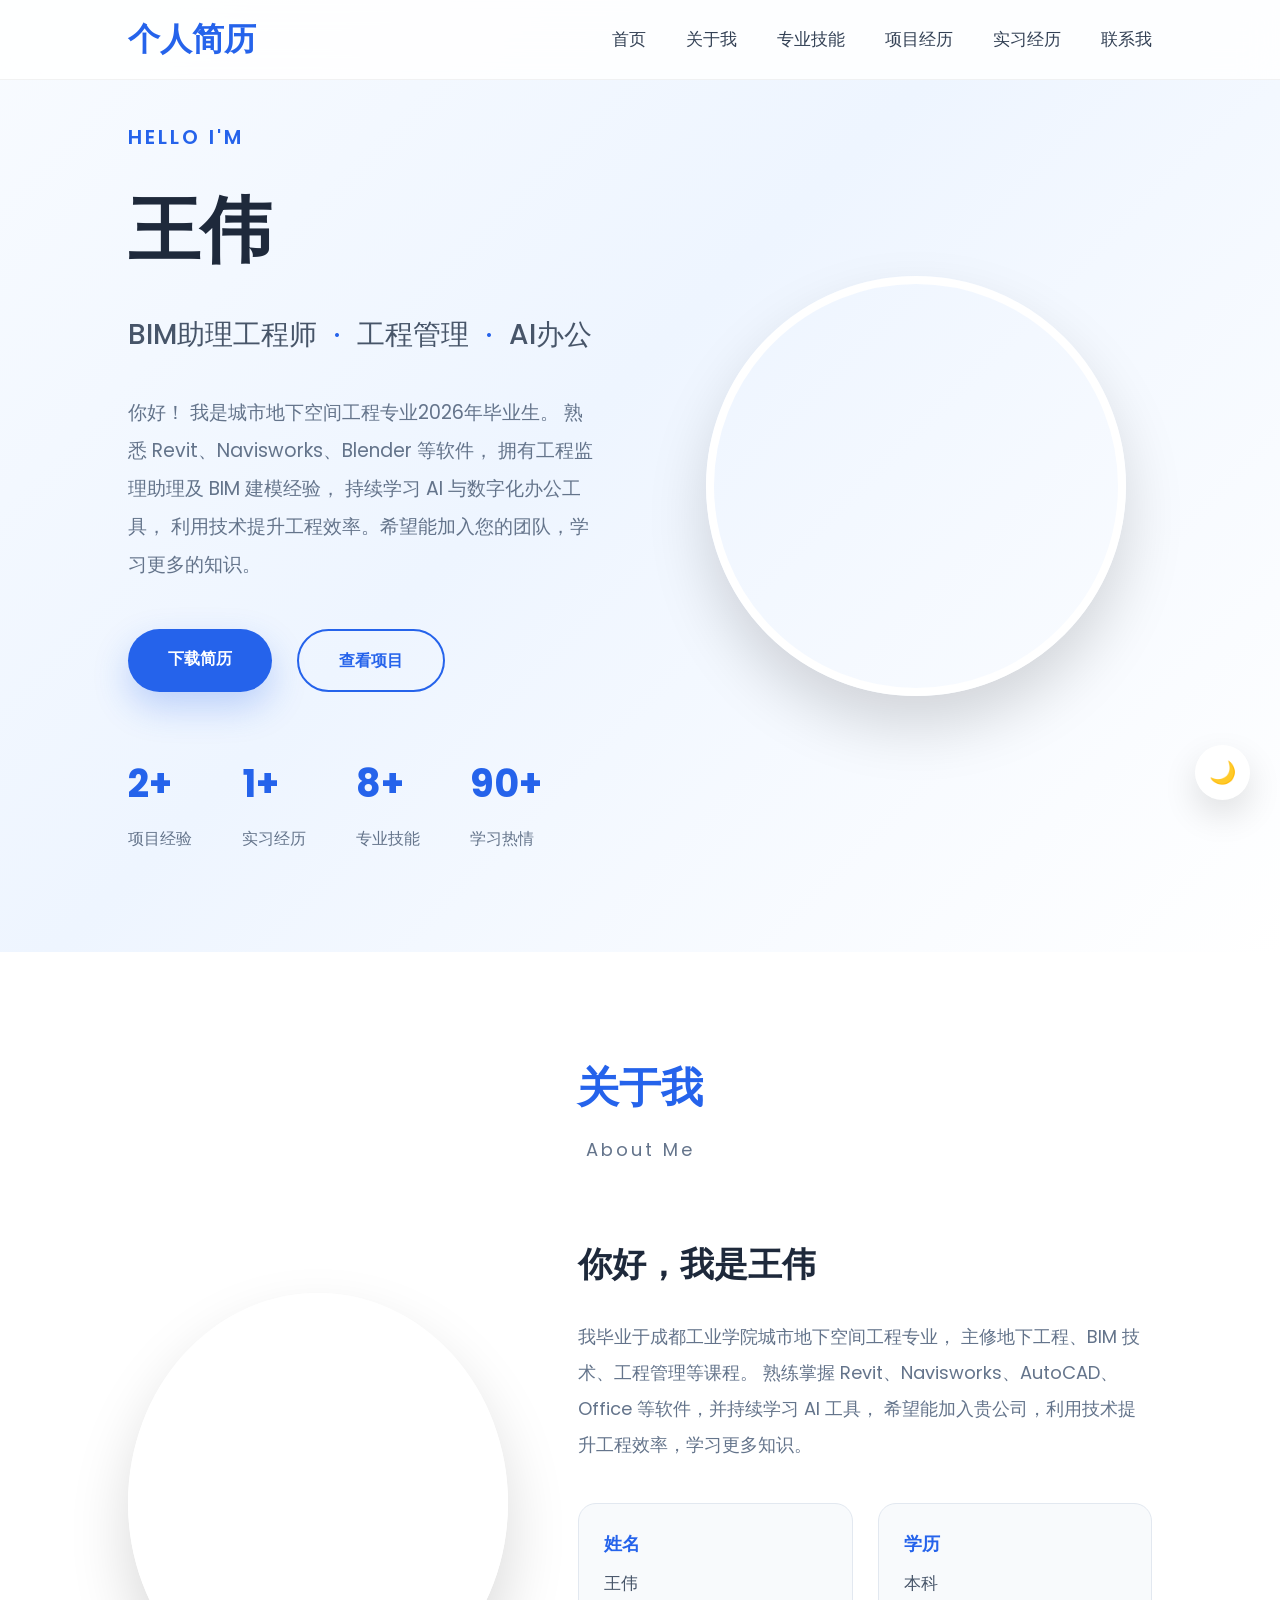
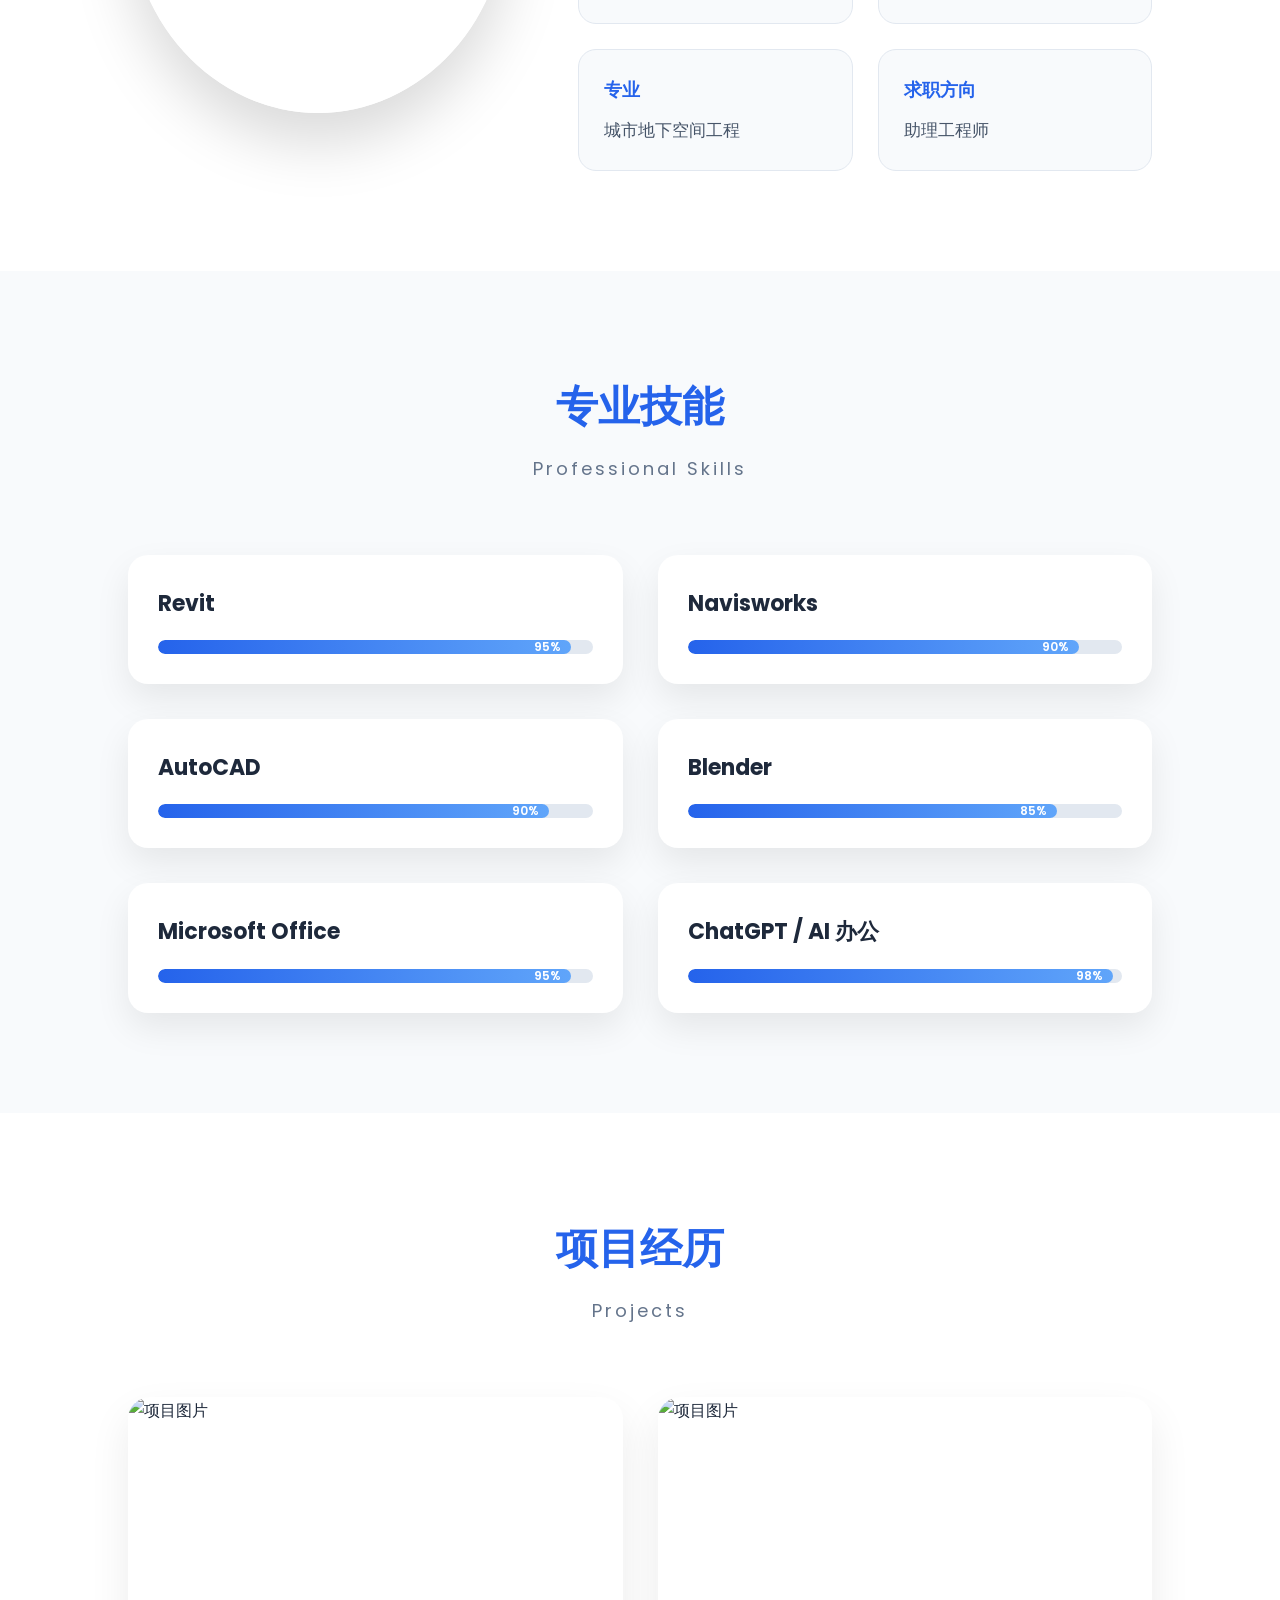
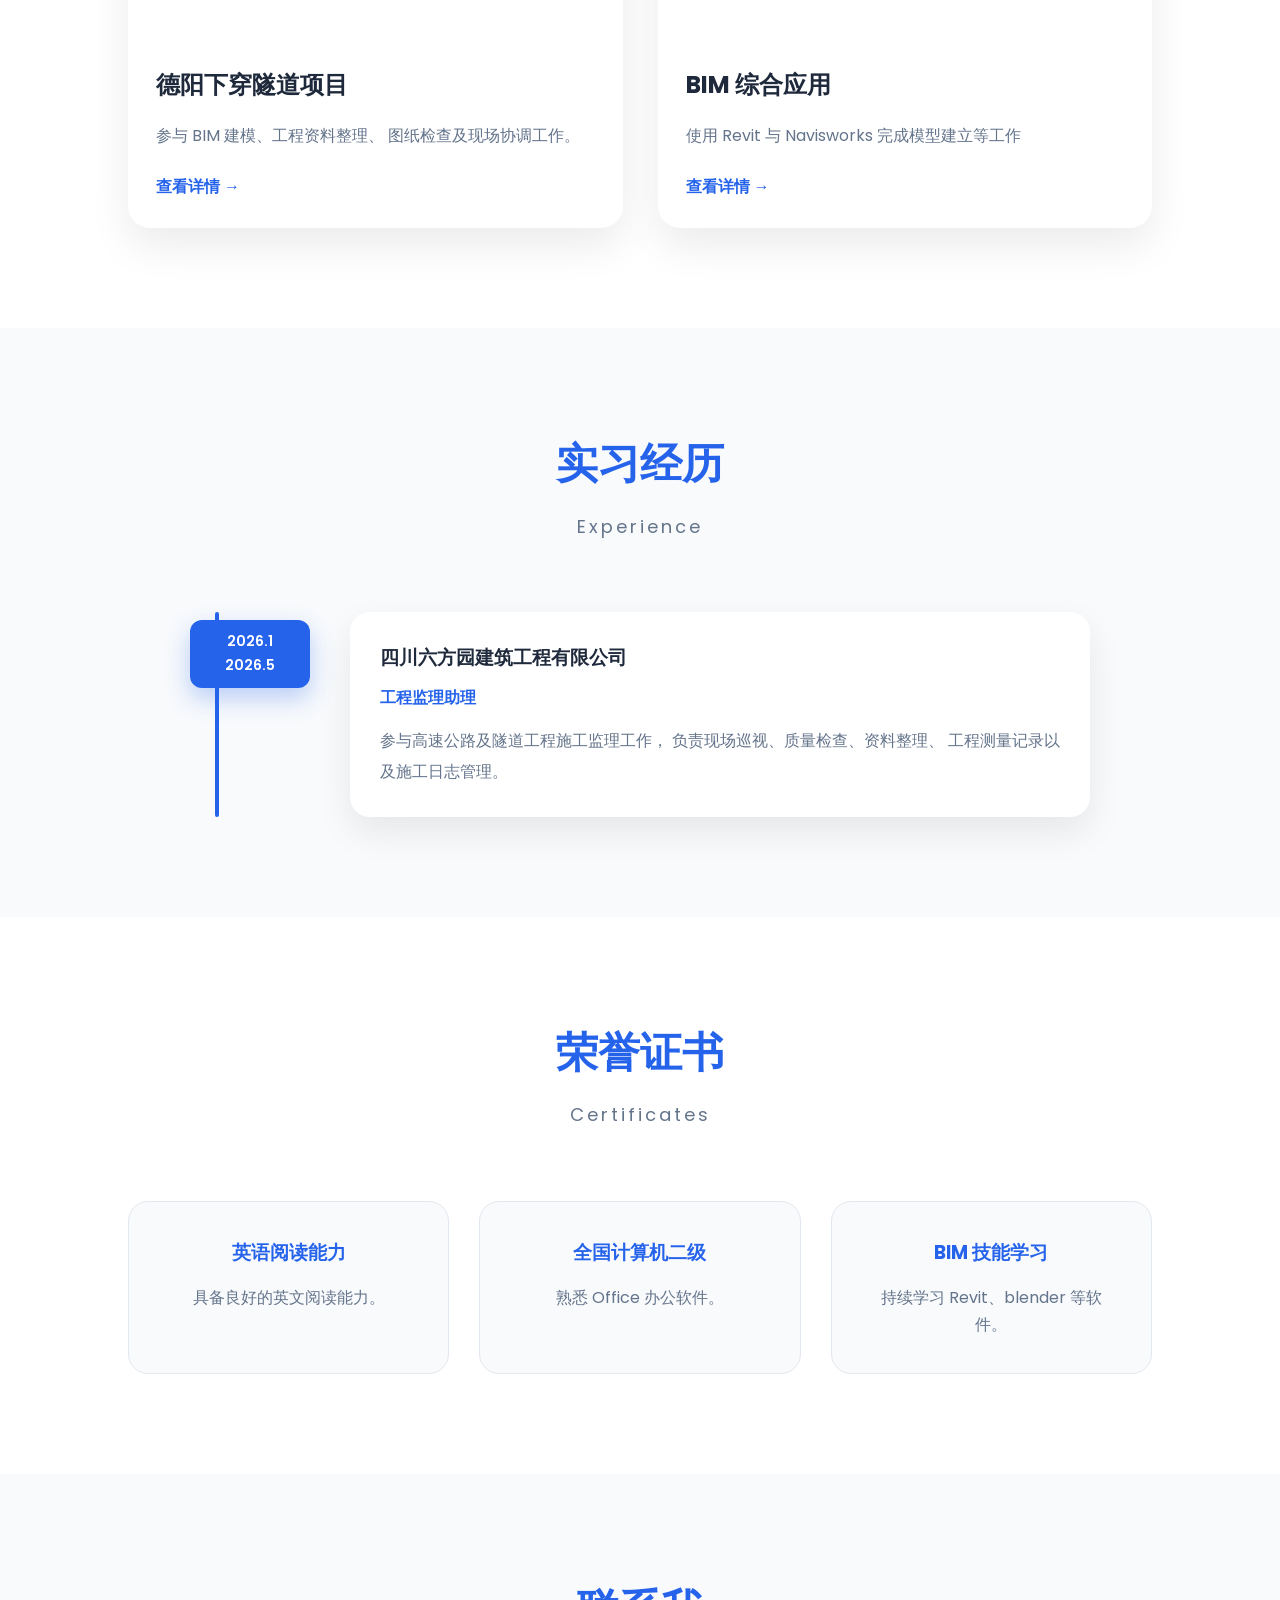
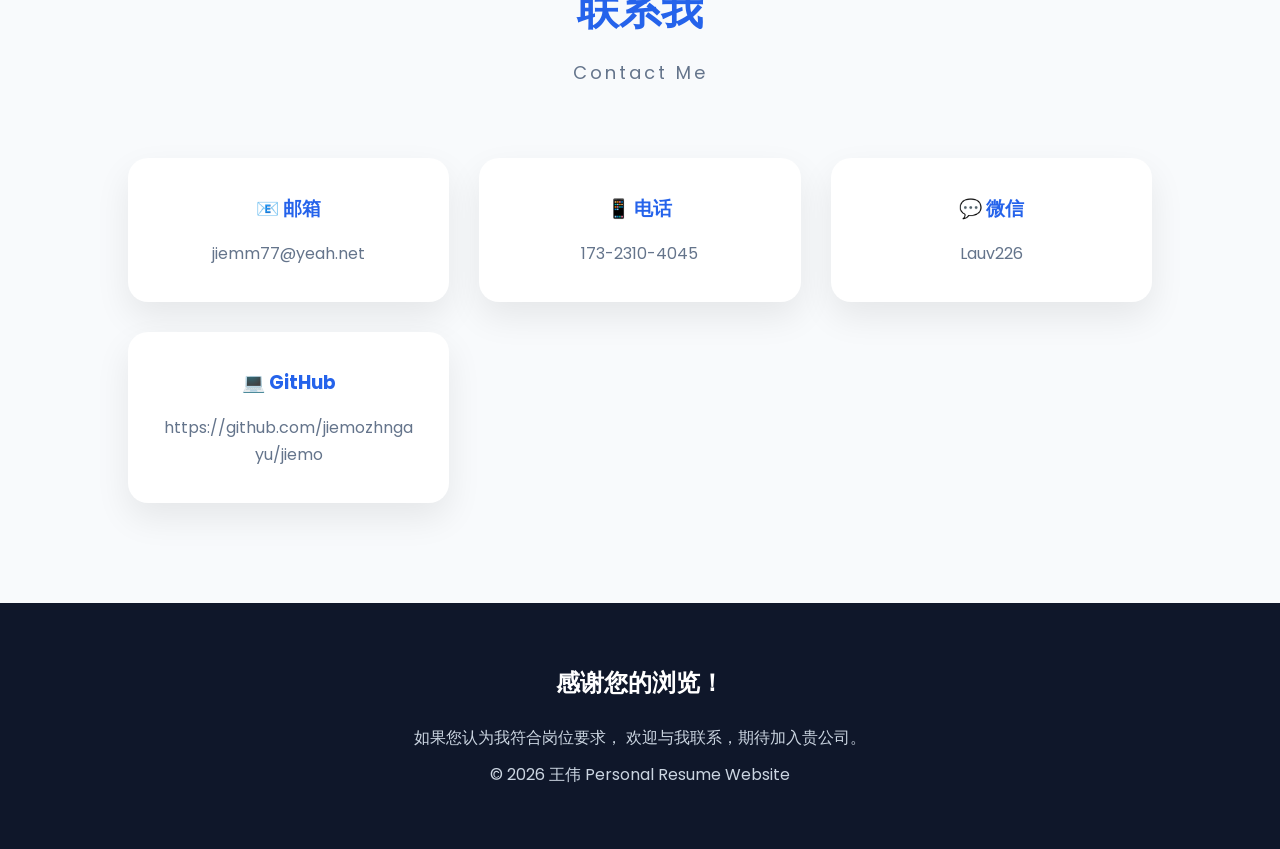
==== index.html @ 88df89fa "Add files via upload" ====
<!DOCTYPE html>
<html lang="zh-CN">

<head>
    <meta charset="UTF-8">
    <meta name="viewport" content="width=device-width, initial-scale=1.0">

    <title>王伟 |个人简历</title>

    <meta name="description"
        content="王伟个人简历网站，BIM助理工程师、工程管理、AI办公。">

    <meta name="keywords"
        content="BIM,Revit,工程管理,个人简历,王伟">

    <meta name="author"
        content="王伟">

    <link rel="icon"
        href="assets/favicon.ico">

    <link rel="stylesheet"
        href="style.css">

    <!-- Google Font -->

    <link rel="preconnect"
        href="https://fonts.googleapis.com">

    <link rel="preconnect"
        href="https://fonts.gstatic.com"
        crossorigin>

    <link href="https://fonts.googleapis.com/css2?family=Poppins:wght@300;400;500;600;700;800&display=swap"
        rel="stylesheet">

</head>

<body>

<!-- =======================
        Navigation
======================== -->

<header>

<nav class="navbar">

<div class="logo">

<a href="#home">

个人简历

</a>

</div>

<ul class="nav-menu">

<li>

<a href="#home">

首页

</a>

</li>

<li>

<a href="#about">

关于我

</a>

</li>

<li>

<a href="#skill">

专业技能

</a>

</li>

<li>

<a href="#project">

项目经历

</a>

</li>

<li>

<a href="#experience">

实习经历

</a>

</li>

<li>

<a href="#contact">

联系我

</a>

</li>

</ul>

<div class="menu-btn">

☰

</div>

</nav>

</header>

<!-- =======================
        Hero
======================== -->

<section
id="home"
class="hero">

<div class="hero-left">

<p class="hello">

HELLO I'M

</p>

<h1>

王伟

</h1>

<h2>

BIM助理工程师

<span>

·

</span>

工程管理

<span>

·

</span>

AI办公

</h2>

<p class="intro">

你好！

我是城市地下空间工程专业2026年毕业生。

熟悉 Revit、Navisworks、Blender 等软件，

拥有工程监理助理及 BIM 建模经验，

持续学习 AI 与数字化办公工具，

利用技术提升工程效率。希望能加入您的团队，学习更多的知识。

</p>

<div class="hero-button">

<a
href="assets/resume.pdf"
class="btn">

下载简历

</a>

<a
href="#project"
class="btn2">

查看项目

</a>

</div>

<div class="hero-data">

<div class="data">

<h3>

2+

</h3>

<p>

项目经验

</p>

</div>

<div class="data">

<h3>

1+

</h3>

<p>

实习经历

</p>

</div>

<div class="data">

<h3>

8+

</h3>

<p>

专业技能

</p>

</div>

<div class="data">

<h3>

99.99%

</h3>

<p>

学习热情

</p>

</div>

</div>

</div>

<div class="hero-right">

    <img src="assets/avatar.jpg" alt="头像">

</div>

</section>
<!-- =======================
        About
======================== -->

<section id="about" class="about">

    <div class="section-title">

        <h2>关于我</h2>

        <p>About Me</p>

    </div>

    <div class="about-container">

        <div class="hero-right">

         <img src="assets/avatar.jpg" alt="头像">

    </div>

        <div class="about-content">

            <h3>你好，我是王伟</h3>

            <p>

                我毕业于成都工业学院城市地下空间工程专业，

                主修地下工程、BIM 技术、工程管理等课程。

                熟练掌握 Revit、Navisworks、AutoCAD、

                Office 等软件，并持续学习 AI 工具，

                希望能加入贵公司，利用技术提升工程效率，学习更多知识。

            </p>

            <div class="about-info">

                <div class="info-card">

                    <h4>姓名</h4>

                    <span>王伟</span>

                </div>

                <div class="info-card">

                    <h4>学历</h4>

                    <span>本科</span>

                </div>

                <div class="info-card">

                    <h4>专业</h4>

                    <span>城市地下空间工程</span>

                </div>

                <div class="info-card">

                    <h4>求职方向</h4>

                    <span>助理工程师</span>

                </div>

            </div>

        </div>

    </div>

</section>

<!-- =======================
        Skills
======================== -->

<section id="skill" class="skill">

    <div class="section-title">

        <h2>专业技能</h2>

        <p>Professional Skills</p>

    </div>

    <div class="skill-container">

        <div class="skill-box">

            <h3>Revit</h3>

            <div class="progress">

                <span style="width:95%">95%</span>

            </div>

        </div>

        <div class="skill-box">

            <h3>Navisworks</h3>

            <div class="progress">

                <span style="width:90%">90%</span>

            </div>

        </div>

        <div class="skill-box">

            <h3>AutoCAD</h3>

            <div class="progress">

                <span style="width:90%">90%</span>

            </div>

        </div>

        <div class="skill-box">

            <h3>Blender</h3>

            <div class="progress">

                <span style="width:85%">85%</span>

            </div>

        </div>

        <div class="skill-box">

            <h3>Microsoft Office</h3>

            <div class="progress">

                <span style="width:95%">95%</span>

            </div>

        </div>

        <div class="skill-box">

            <h3>ChatGPT / AI 办公</h3>

            <div class="progress">

                <span style="width:98%">98%</span>

            </div>

        </div>

    </div>

</section>

<!-- =======================
        Projects
======================== -->

<section id="project" class="project">

    <div class="section-title">

        <h2>项目经历</h2>

        <p>Projects</p>

    </div>

    <div class="project-container">

        <div class="project-card">

            <img src="assets/images/project1.jpeg" alt="项目图片">

            <div class="project-content">

                <h3>德阳下穿隧道项目</h3>

                <p>

                    参与 BIM 建模、工程资料整理、

                    图纸检查及现场协调工作。

                </p>

                <a href="#">查看详情 →</a>

            </div>

        </div>

        <div class="project-card">

            <img src="assets/images/project2.png" alt="项目图片">

            <div class="project-content">

                <h3>BIM 综合应用</h3>

                <p>

                    使用 Revit 与 Navisworks

                    完成模型建立等工作

            

                </p>

                <a href="#">查看详情 →</a>

            </div>

        </div>

    </div>

</section>
<!-- =======================
        Experience
======================== -->

<section id="experience" class="experience">

    <div class="section-title">
        <h2>实习经历</h2>
        <p>Experience</p>
    </div>

    <div class="timeline">

        <div class="timeline-item">

            <div class="timeline-date">
                  2026.1<br>
                  2026.5
             </div>

            <div class="timeline-content">

                <h3>四川六方园建筑工程有限公司</h3>

                <h4>工程监理助理</h4>

                <p>

                    参与高速公路及隧道工程施工监理工作，
                    负责现场巡视、质量检查、资料整理、
                    工程测量记录以及施工日志管理。

                </p>

            </div>

        </div>

    </div>

</section>

<!-- =======================
        Certificates
======================== -->

<section id="certificate" class="certificate">

    <div class="section-title">

        <h2>荣誉证书</h2>

        <p>Certificates</p>

    </div>

    <div class="certificate-container">

        <div class="certificate-card">

            <h3>英语阅读能力</h3>

            <p>具备良好的英文阅读能力。</p>

        </div>

        <div class="certificate-card">

            <h3>全国计算机二级</h3>

            <p>熟悉 Office 办公软件。</p>

        </div>

        <div class="certificate-card">

            <h3>BIM 技能学习</h3>

            <p>持续学习 Revit、blender 等软件。</p>

        </div>

    </div>

</section>

<!-- =======================
        Contact
======================== -->

<section id="contact" class="contact">

    <div class="section-title">

        <h2>联系我</h2>

        <p>Contact Me</p>

    </div>

    <div class="contact-container">

        <div class="contact-card">

            <h3>📧 邮箱</h3>

            <p>jiemm77@yeah.net</p>

        </div>

        <div class="contact-card">

            <h3>📱 电话</h3>

            <p>173-2310-4045</p>

        </div>

        <div class="contact-card">

            <h3>💬 微信</h3>

            <p>Lauv226</p>

        </div>

        <div class="contact-card">

            <h3>💻 GitHub</h3>

            <p>https://github.com/jiemozhngayu/jiemo</p>

        </div>

    </div>

</section>

<!-- =======================
        Footer
======================== -->

<footer>

    <div class="footer-content">

        <h2>感谢您的浏览！</h2>

        <p>

            如果您认为我符合岗位要求，

            欢迎与我联系，期待加入贵公司。

        </p>

        <p>

            © 2026 王伟 Personal Resume Website

        </p>

    </div>

</footer>

<!-- 返回顶部按钮 -->

<button id="topBtn" title="返回顶部">

↑

</button>

<!-- 深色模式按钮 -->

<button class="theme-btn" title="切换主题">

🌙

</button>

<!-- JavaScript -->

<script src="script.js"></script>

</body>

</html>
---- style.css ----
/* =====================================================
   Personal Resume Website
   Version : V1.0
   Part    : 1 / 3
===================================================== */

/* ============ Reset ============ */

*{
    margin:0;
    padding:0;
    box-sizing:border-box;
}

html{
    scroll-behavior:smooth;
}

body{
    font-family:"Poppins","Microsoft YaHei",sans-serif;
    background:#f8fafc;
    color:#1e293b;
    overflow-x:hidden;
    line-height:1.7;
}

img{
    display:block;
    max-width:100%;
}

a{
    text-decoration:none;
    color:inherit;
}

ul{
    list-style:none;
}

section{
    padding:100px 10%;
}

/* ============ 通用标题 ============ */

.section-title{

    text-align:center;

    margin-bottom:70px;

}

.section-title h2{

    font-size:42px;

    color:#2563eb;

    font-weight:700;

}

.section-title p{

    color:#64748b;

    margin-top:12px;

    font-size:18px;

    letter-spacing:3px;

}

/* ======================================
                Navigation
====================================== */

header{

    width:100%;

    position:fixed;

    top:0;

    left:0;

    z-index:1000;

}

.navbar{

    height:80px;

    padding:0 10%;

    display:flex;

    justify-content:space-between;

    align-items:center;

    background:rgba(255,255,255,.85);

    backdrop-filter:blur(18px);

    border-bottom:1px solid rgba(0,0,0,.05);

    transition:.35s;

}

.logo{

    font-size:32px;

    font-weight:700;

    color:#2563eb;

}

.logo a{

    color:#2563eb;

}

.nav-menu{

    display:flex;

    gap:40px;

}

.nav-menu li a{

    color:#334155;

    font-size:17px;

    font-weight:500;

    transition:.3s;

}

.nav-menu li a:hover{

    color:#2563eb;

}

.menu-btn{

    display:none;

    font-size:30px;

    cursor:pointer;

}

/* ======================================
                  Hero
====================================== */

.hero{

    min-height:100vh;

    display:flex;

    align-items:center;

    justify-content:space-between;

    gap:80px;

    padding-top:120px;

    background:

    linear-gradient(

    135deg,

    #f8fbff 0%,

    #eef5ff 45%,

    #ffffff 100%

    );

}

/* 左侧 */

.hero-left{

    flex:1;

}

.hello{

    color:#2563eb;

    font-size:20px;

    font-weight:600;

    letter-spacing:3px;

    margin-bottom:15px;

}

.hero-left h1{

    font-size:72px;

    font-weight:800;

    color:#1e293b;

    margin-bottom:20px;

}

.hero-left h2{

    font-size:28px;

    color:#475569;

    font-weight:500;

    margin-bottom:35px;

}

.hero-left h2 span{

    color:#2563eb;

    padding:0 10px;

}

.intro{

    max-width:650px;

    color:#64748b;

    font-size:19px;

    line-height:2;

}

/* 按钮 */

.hero-button{

    margin-top:45px;

    display:flex;

    gap:25px;

}

.btn{

    padding:16px 40px;

    background:#2563eb;

    color:#fff;

    border-radius:50px;

    font-weight:600;

    transition:.35s;

    box-shadow:

    0 15px 35px rgba(37,99,235,.25);

}

.btn:hover{

    transform:translateY(-5px);

    box-shadow:

    0 20px 45px rgba(37,99,235,.35);

}

.btn2{

    padding:16px 40px;

    border:2px solid #2563eb;

    color:#2563eb;

    border-radius:50px;

    font-weight:600;

    transition:.35s;

}

.btn2:hover{

    background:#2563eb;

    color:white;

}

/* 数据 */

.hero-data{

    margin-top:60px;

    display:flex;

    gap:50px;

    flex-wrap:wrap;

}

.data h3{

    font-size:38px;

    color:#2563eb;

    font-weight:700;

}

.data p{

    margin-top:8px;

    color:#64748b;

    font-size:16px;

}

/* 右侧 */

.hero-right{

    flex:1;

    display:flex;

    justify-content:center;

}

.hero-right img{

    width:420px;

    height:420px;

    border-radius:50%;

    object-fit:cover;

    border:8px solid white;

    box-shadow:

    0 30px 60px rgba(0,0,0,.15);

    transition:.4s;

}

.hero-right img:hover{

    transform:scale(1.03);

}

/* Hero 动画 */

.hero-left{

    animation:leftShow .8s ease;

}

.hero-right{

    animation:rightShow .8s ease;

}

@keyframes leftShow{

    from{

        opacity:0;

        transform:translateX(-60px);

    }

    to{

        opacity:1;

        transform:translateX(0);

    }

}

@keyframes rightShow{

    from{

        opacity:0;

        transform:translateX(60px);

    }

    to{

        opacity:1;

        transform:translateX(0);

    }

}
/* =====================================================
   About
===================================================== */

.about{
    background:#ffffff;
}

.about-container{
    display:grid;
    grid-template-columns:380px 1fr;
    gap:70px;
    align-items:center;
}

.about-image{
    display:flex;
    justify-content:center;
}

.about-image img{
    width:340px;
    height:340px;
    object-fit:cover;
    border-radius:25px;
    box-shadow:0 25px 50px rgba(0,0,0,.12);
    transition:.4s;
}

.about-image img:hover{
    transform:translateY(-8px);
}

.about-content h3{
    font-size:34px;
    color:#1e293b;
    margin-bottom:25px;
}

.about-content p{
    color:#64748b;
    font-size:18px;
    line-height:2;
    margin-bottom:40px;
}

.about-info{
    display:grid;
    grid-template-columns:repeat(2,1fr);
    gap:25px;
}

.info-card{
    background:#f8fafc;
    border-radius:18px;
    padding:25px;
    border:1px solid #e2e8f0;
    transition:.35s;
}

.info-card:hover{
    transform:translateY(-8px);
    box-shadow:0 20px 35px rgba(37,99,235,.12);
}

.info-card h4{
    color:#2563eb;
    margin-bottom:10px;
    font-size:18px;
}

.info-card span{
    color:#475569;
    font-size:17px;
    font-weight:500;
}

/* =====================================================
   Skills
===================================================== */

.skill{
    background:#f8fafc;
}

.skill-container{
    display:grid;
    grid-template-columns:repeat(auto-fit,minmax(320px,1fr));
    gap:35px;
}

.skill-box{
    background:#fff;
    padding:30px;
    border-radius:20px;
    box-shadow:0 15px 35px rgba(0,0,0,.08);
    transition:.35s;
}

.skill-box:hover{
    transform:translateY(-10px);
}

.skill-box h3{
    margin-bottom:18px;
    color:#1e293b;
    font-size:22px;
}

.progress{
    width:100%;
    height:14px;
    background:#e2e8f0;
    border-radius:30px;
    overflow:hidden;
}

.progress span{
    display:flex;
    justify-content:flex-end;
    align-items:center;
    height:100%;
    padding-right:10px;
    background:linear-gradient(90deg,#2563eb,#60a5fa);
    color:#fff;
    font-size:12px;
    font-weight:600;
    border-radius:30px;
}

/* =====================================================
   Projects
===================================================== */

.project{
    background:#ffffff;
}

.project-container{
    display:grid;
    grid-template-columns:repeat(auto-fit,minmax(360px,1fr));
    gap:35px;
}

.project-card{
    background:#fff;
    border-radius:22px;
    overflow:hidden;
    box-shadow:0 18px 40px rgba(0,0,0,.08);
    transition:.4s;
}

.project-card:hover{
    transform:translateY(-12px);
    box-shadow:0 28px 55px rgba(37,99,235,.15);
}

.project-card img{
    width:100%;
    height:240px;
    object-fit:cover;
    transition:.5s;
}

.project-card:hover img{
    transform:scale(1.06);
}

.project-content{
    padding:28px;
}

.project-content h3{
    color:#1e293b;
    margin-bottom:15px;
    font-size:24px;
}

.project-content p{
    color:#64748b;
    line-height:1.9;
    margin-bottom:22px;
}

.project-content a{
    display:inline-block;
    color:#2563eb;
    font-weight:600;
    transition:.3s;
}

.project-content a:hover{
    transform:translateX(8px);
}
/* =====================================================
   Experience
===================================================== */

.experience{
    background:#f8fafc;
}

.timeline{
    max-width:900px;
    margin:0 auto;
    position:relative;
}

.timeline::before{
    content:"";
    position:absolute;
    left:25px;
    top:0;
    width:4px;
    height:100%;
    background:#2563eb;
    border-radius:10px;
}

.timeline-item{
    position:relative;
    padding-left:160px;
    margin-bottom:60px;
}

.timeline-item:last-child{
    margin-bottom:0;
}

.timeline-date{
    position:absolute;
    left:0;
    top:8px;

    min-width:120px;
    padding:10px 16px;

    background:#2563eb;
    color:#fff;

    border-radius:12px;

    text-align:center;

    font-size:14px;
    font-weight:600;

    box-shadow:0 10px 25px rgba(37,99,235,.3);
}

.timeline-content{
    background:#fff;
    padding:30px;
    border-radius:20px;
    box-shadow:0 15px 35px rgba(0,0,0,.08);
    transition:.35s;
}

.timeline-content:hover{
    transform:translateY(-8px);
}

.timeline-content h3{
    color:#1e293b;
    margin-bottom:10px;
}

.timeline-content h4{
    color:#2563eb;
    margin-bottom:15px;
}

.timeline-content p{
    color:#64748b;
    line-height:1.9;
}

/* =====================================================
   Certificate
===================================================== */

.certificate{
    background:#ffffff;
}

.certificate-container{
    display:grid;
    grid-template-columns:repeat(auto-fit,minmax(280px,1fr));
    gap:30px;
}

.certificate-card{
    background:#f8fafc;
    padding:35px;
    border-radius:20px;
    border:1px solid #e2e8f0;
    text-align:center;
    transition:.35s;
}

.certificate-card:hover{
    transform:translateY(-10px);
    box-shadow:0 20px 40px rgba(37,99,235,.12);
}

.certificate-card h3{
    color:#2563eb;
    margin-bottom:15px;
}

.certificate-card p{
    color:#64748b;
}

/* =====================================================
   Contact
===================================================== */

.contact{
    background:#f8fafc;
}

.contact-container{
    display:grid;
    grid-template-columns:repeat(auto-fit,minmax(240px,1fr));
    gap:30px;
}

.contact-card{
    background:#fff;
    padding:35px;
    border-radius:20px;
    text-align:center;
    box-shadow:0 15px 35px rgba(0,0,0,.08);
    transition:.35s;
}

.contact-card:hover{
    transform:translateY(-10px);
}

.contact-card h3{
    color:#2563eb;
    margin-bottom:15px;
}

.contact-card p{
    color:#64748b;
    word-break:break-word;
}

/* =====================================================
   Footer
===================================================== */

footer{
    background:#0f172a;
    color:#fff;
    text-align:center;
    padding:60px 20px;
}

.footer-content h2{
    margin-bottom:20px;
}

.footer-content p{
    color:#cbd5e1;
    margin-top:10px;
}

/* =====================================================
   Floating Buttons
===================================================== */

#topBtn{
    position:fixed;
    right:30px;
    bottom:30px;
    width:55px;
    height:55px;
    border:none;
    border-radius:50%;
    background:#2563eb;
    color:#fff;
    font-size:22px;
    cursor:pointer;
    display:none;
    box-shadow:0 15px 35px rgba(37,99,235,.3);
    transition:.3s;
    z-index:999;
}

#topBtn:hover{
    transform:translateY(-6px);
}

.theme-btn{
    position:fixed;
    right:30px;
    bottom:100px;
    width:55px;
    height:55px;
    border:none;
    border-radius:50%;
    background:#fff;
    color:#2563eb;
    cursor:pointer;
    font-size:22px;
    box-shadow:0 15px 35px rgba(0,0,0,.12);
    transition:.3s;
    z-index:999;
}

.theme-btn:hover{
    transform:translateY(-6px);
}

/* =====================================================
   Dark Mode
===================================================== */

body.dark{
    background:#0f172a;
    color:#f8fafc;
}

body.dark .about,
body.dark .project,
body.dark .certificate{
    background:#111827;
}

body.dark .skill,
body.dark .experience,
body.dark .contact{
    background:#1e293b;
}

body.dark .info-card,
body.dark .skill-box,
body.dark .project-card,
body.dark .timeline-content,
body.dark .certificate-card,
body.dark .contact-card{
    background:#1f2937;
    color:#fff;
}

body.dark .about-content p,
body.dark .project-content p,
body.dark .timeline-content p,
body.dark .certificate-card p,
body.dark .contact-card p{
    color:#cbd5e1;
}

body.dark .navbar{
    background:rgba(15,23,42,.9);
}

/* =====================================================
   Responsive
===================================================== */

@media(max-width:992px){

.hero{
    flex-direction:column;
    text-align:center;
}

.hero-left{
    order:2;
}

.hero-right{
    order:1;
}

.hero-button{
    justify-content:center;
}

.hero-data{
    justify-content:center;
}

.about-container{
    grid-template-columns:1fr;
    text-align:center;
}

.about-info{
    grid-template-columns:1fr;
}

.nav-menu{
    display:none;
}

.menu-btn{
    display:block;
}

}

@media(max-width:768px){

section{
    padding:80px 6%;
}

.hero-left h1{
    font-size:52px;
}

.hero-left h2{
    font-size:22px;
}

.hero-right img{
    width:300px;
    height:300px;
}

.section-title h2{
    font-size:34px;
}

.hero-button{
    flex-direction:column;
    align-items:center;
}

.btn,
.btn2{
    width:220px;
    text-align:center;
}

.timeline-item{
    padding-left:70px;
}

}
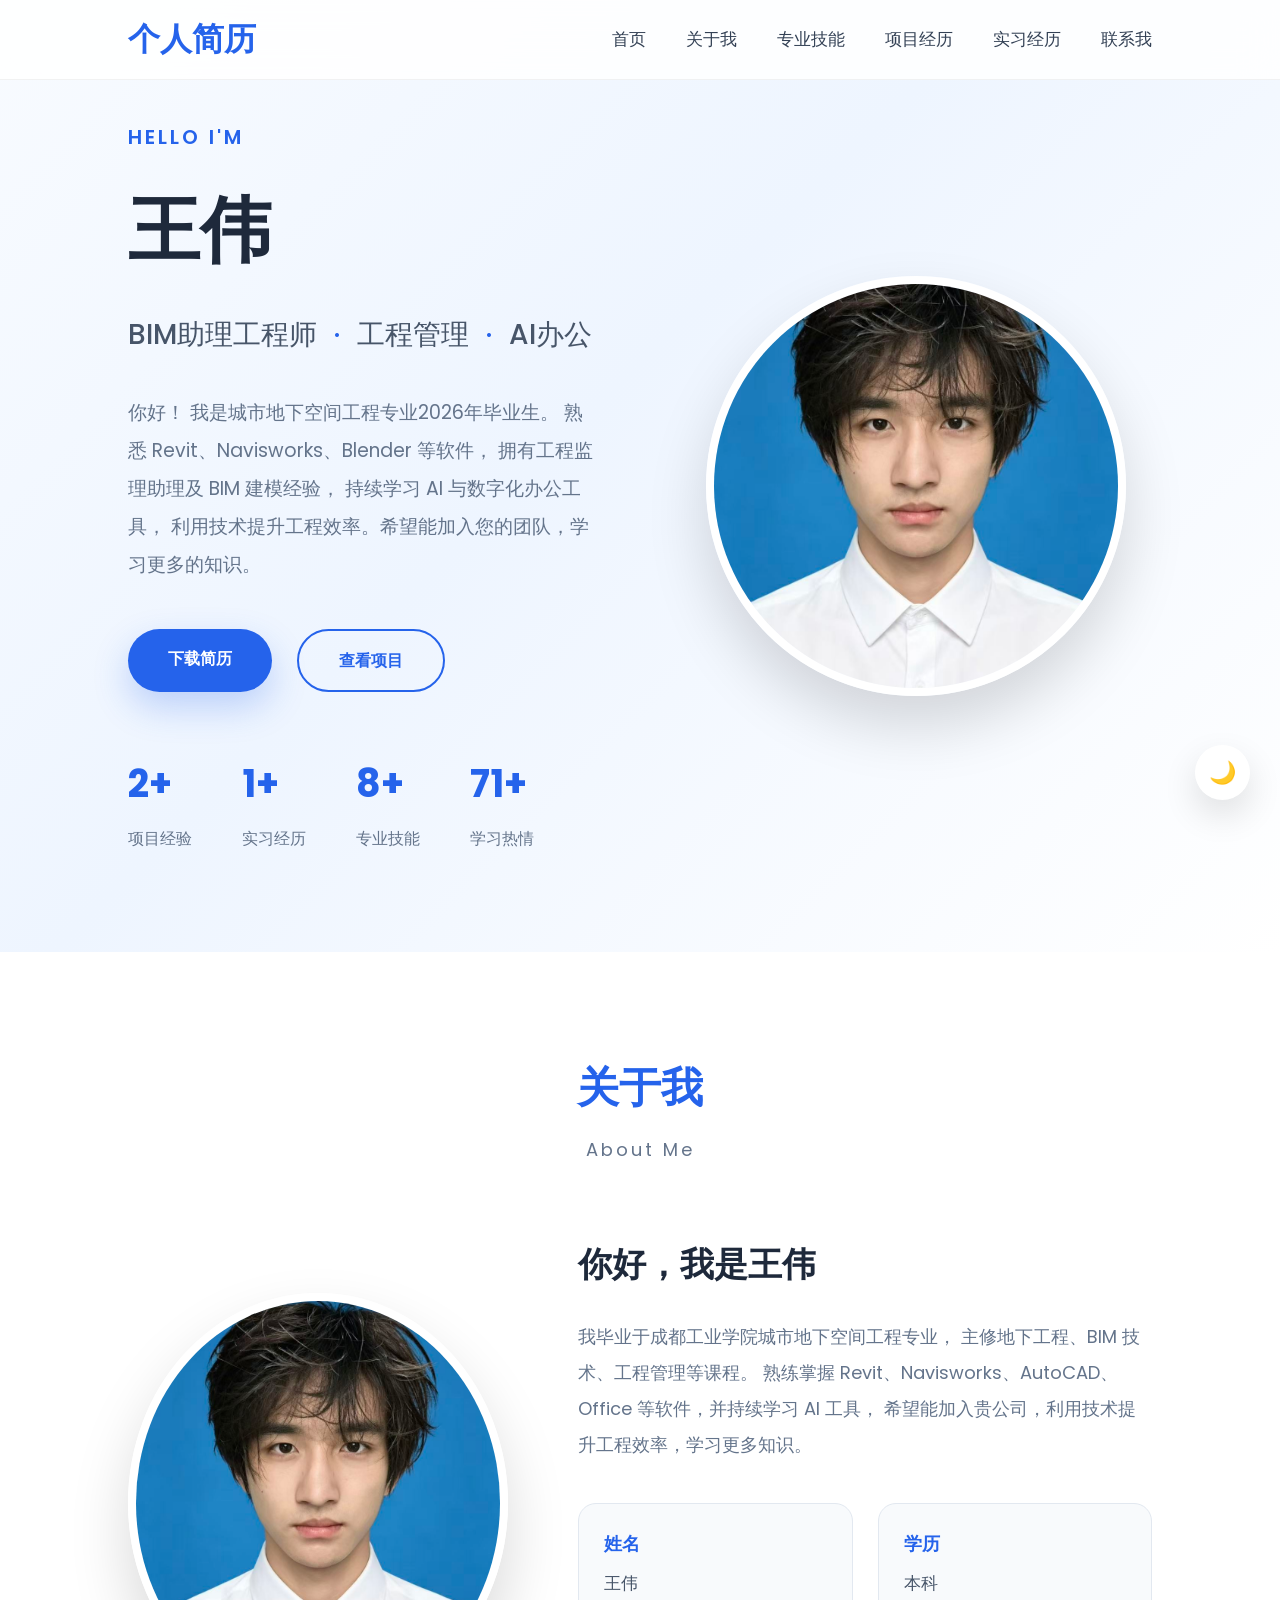
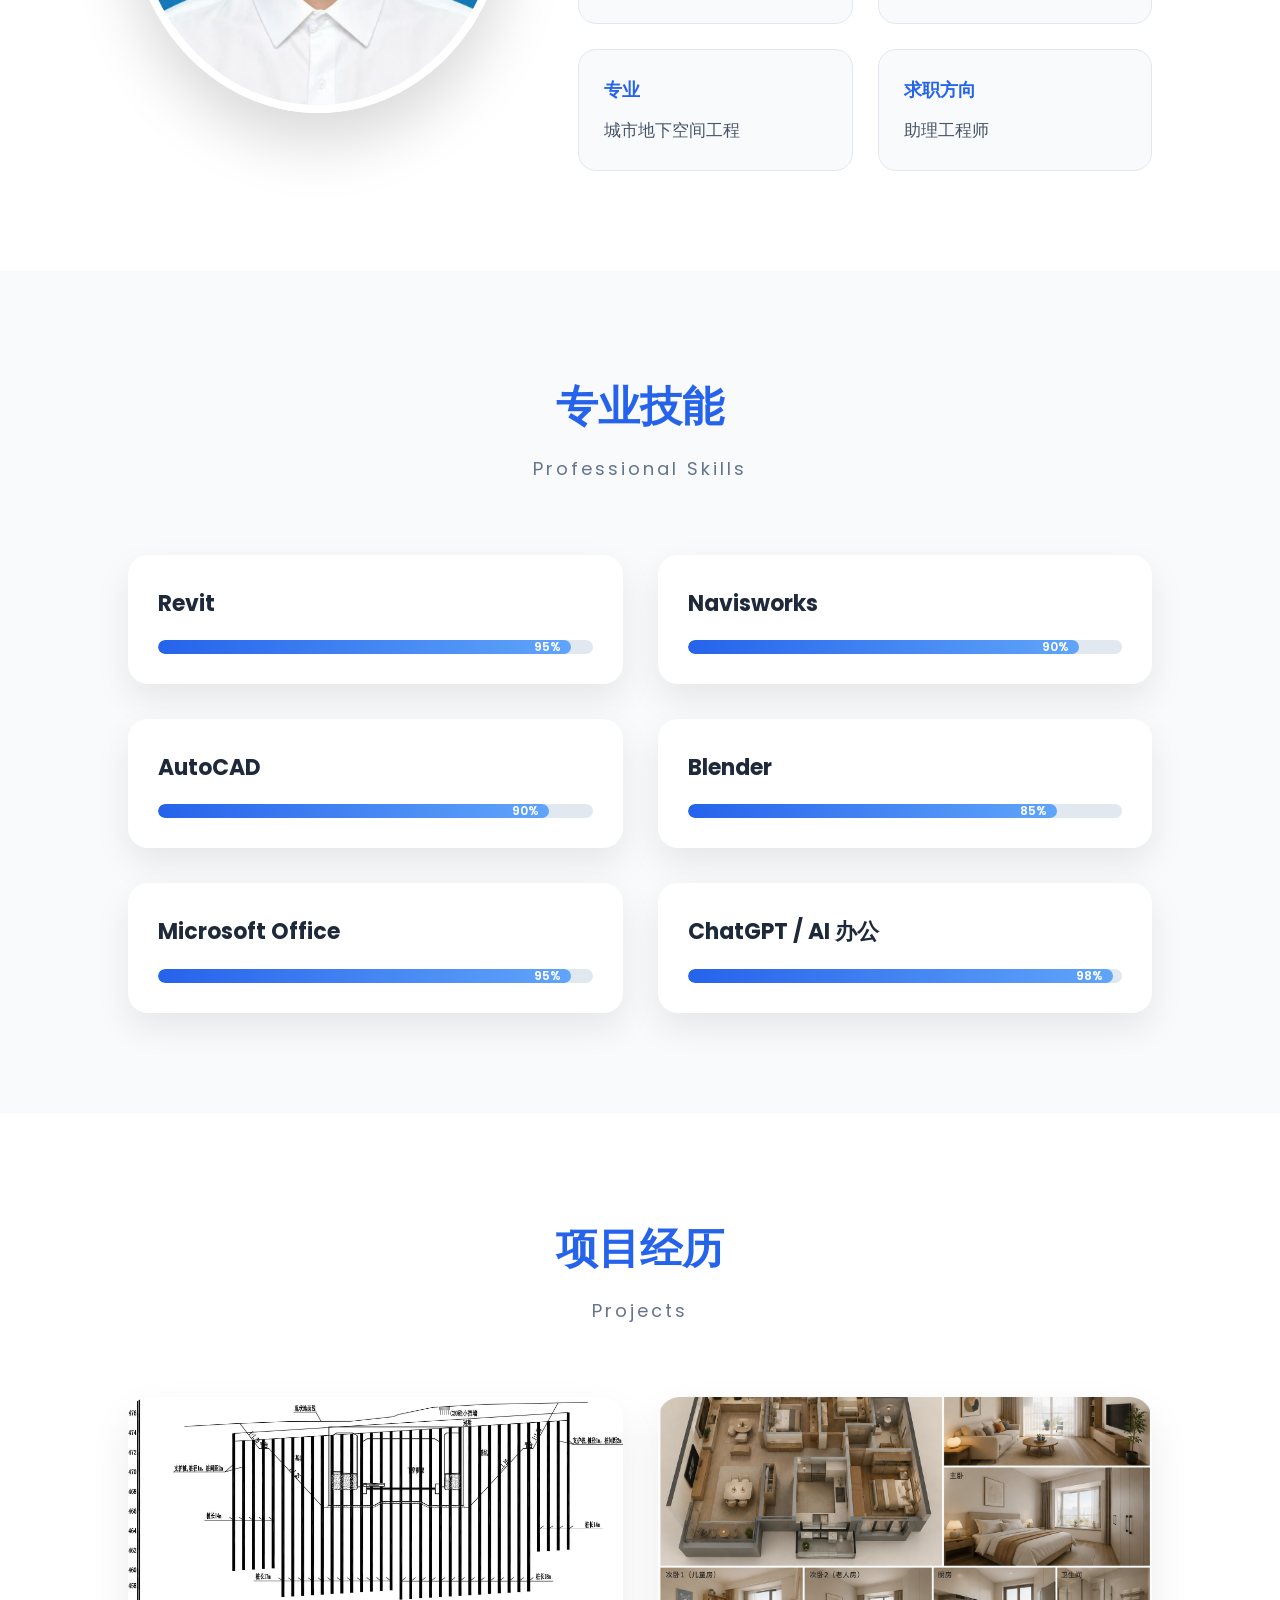
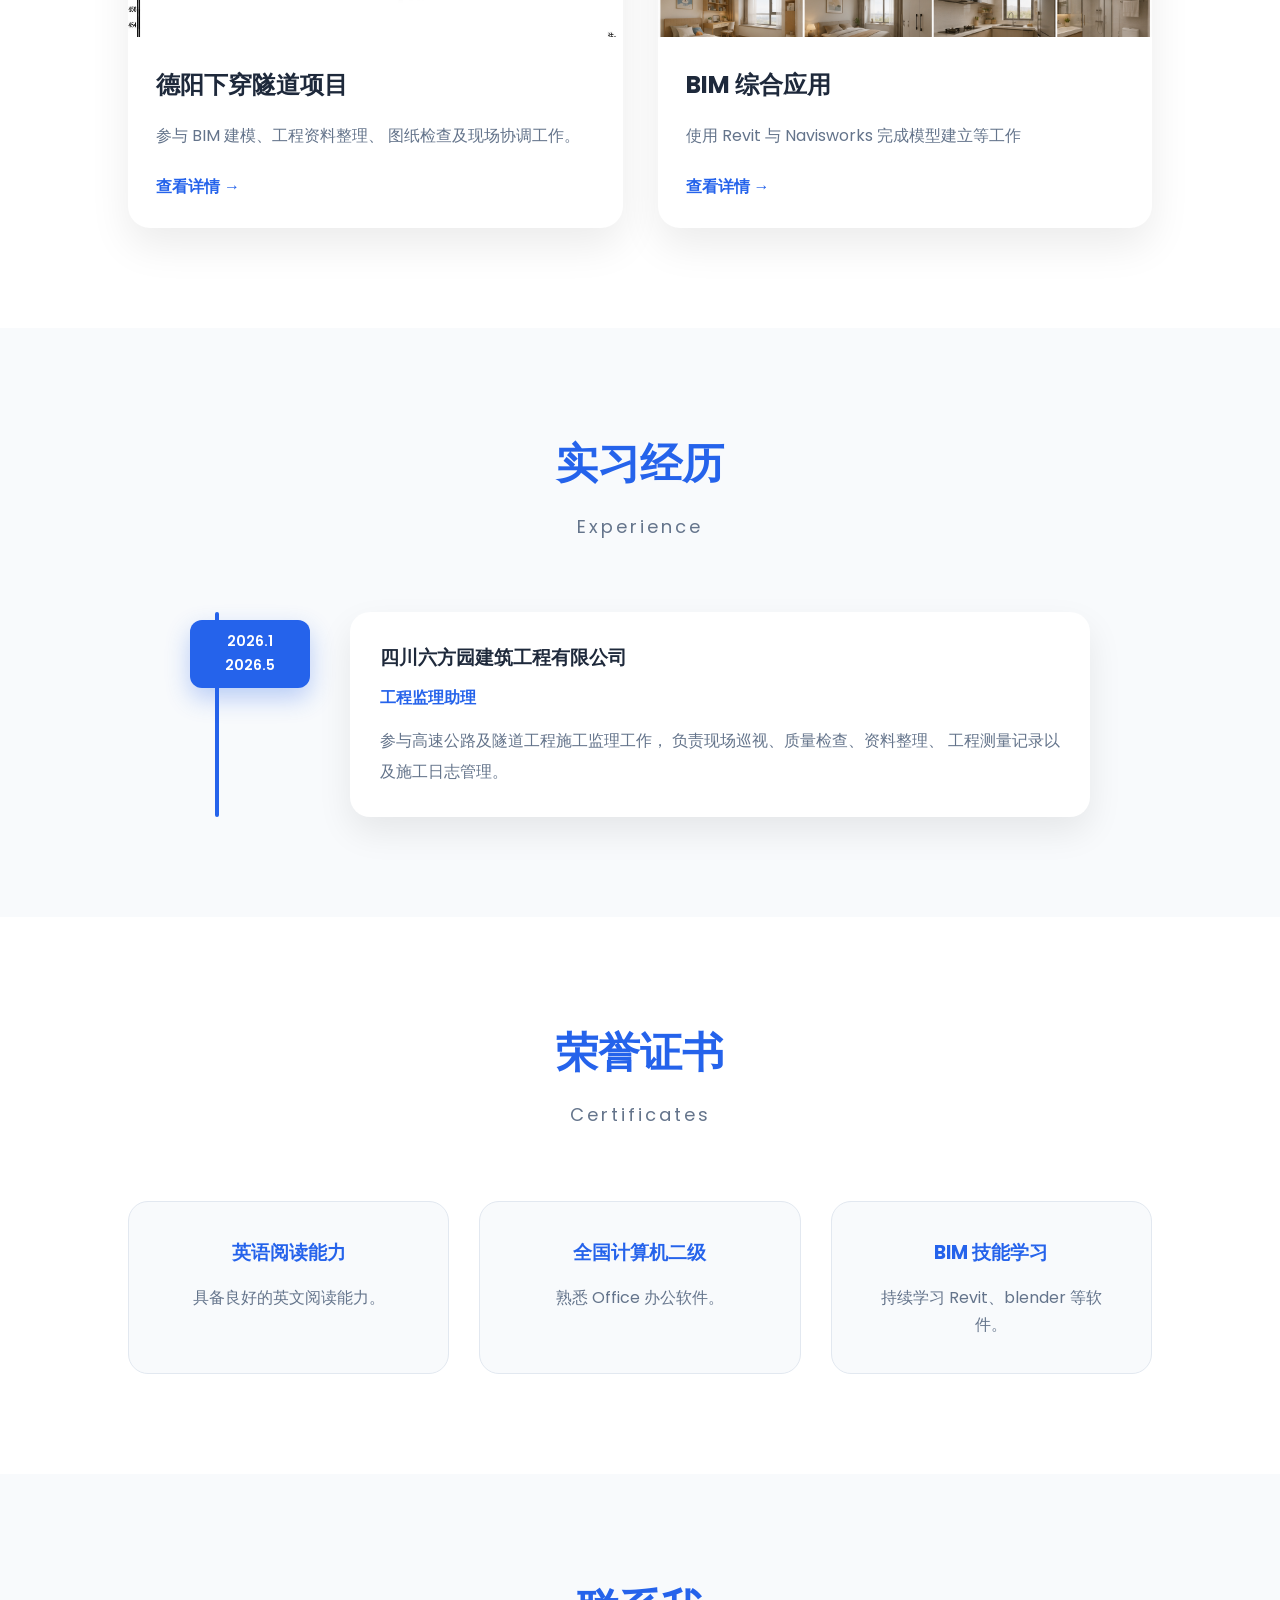
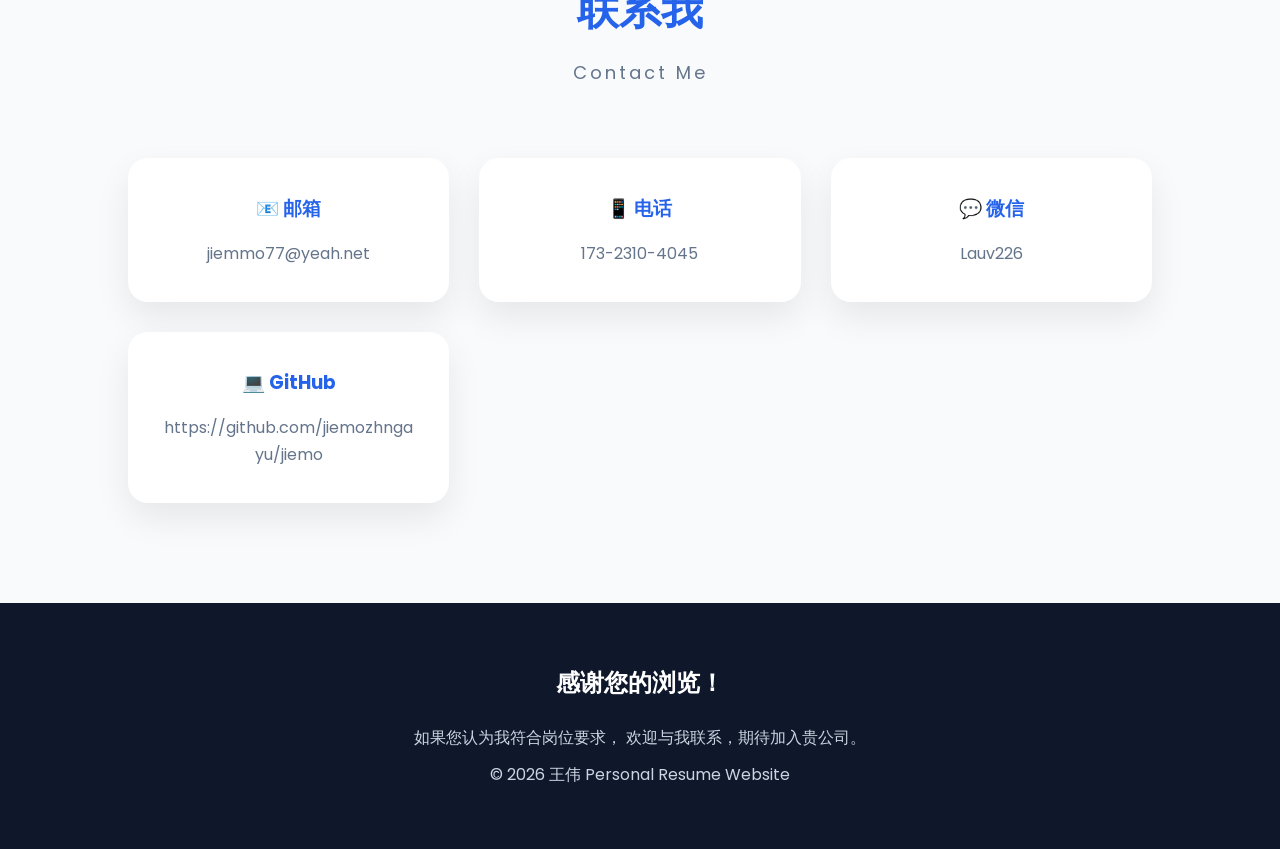
==== commit 78118570: "Fix HTML encoding issues in index.html" ====
--- a/index.html
+++ b/index.html
@@ -632,7 +632,7 @@
 
             <h3>📧 邮箱</h3>
 
-            <p>jiemm77@yeah.net</p>
+            <p>jiemmo77@yeah.net</p>
 
         </div>
 
@@ -714,4 +714,4 @@
 
 </body>
 
-</html>+</html>
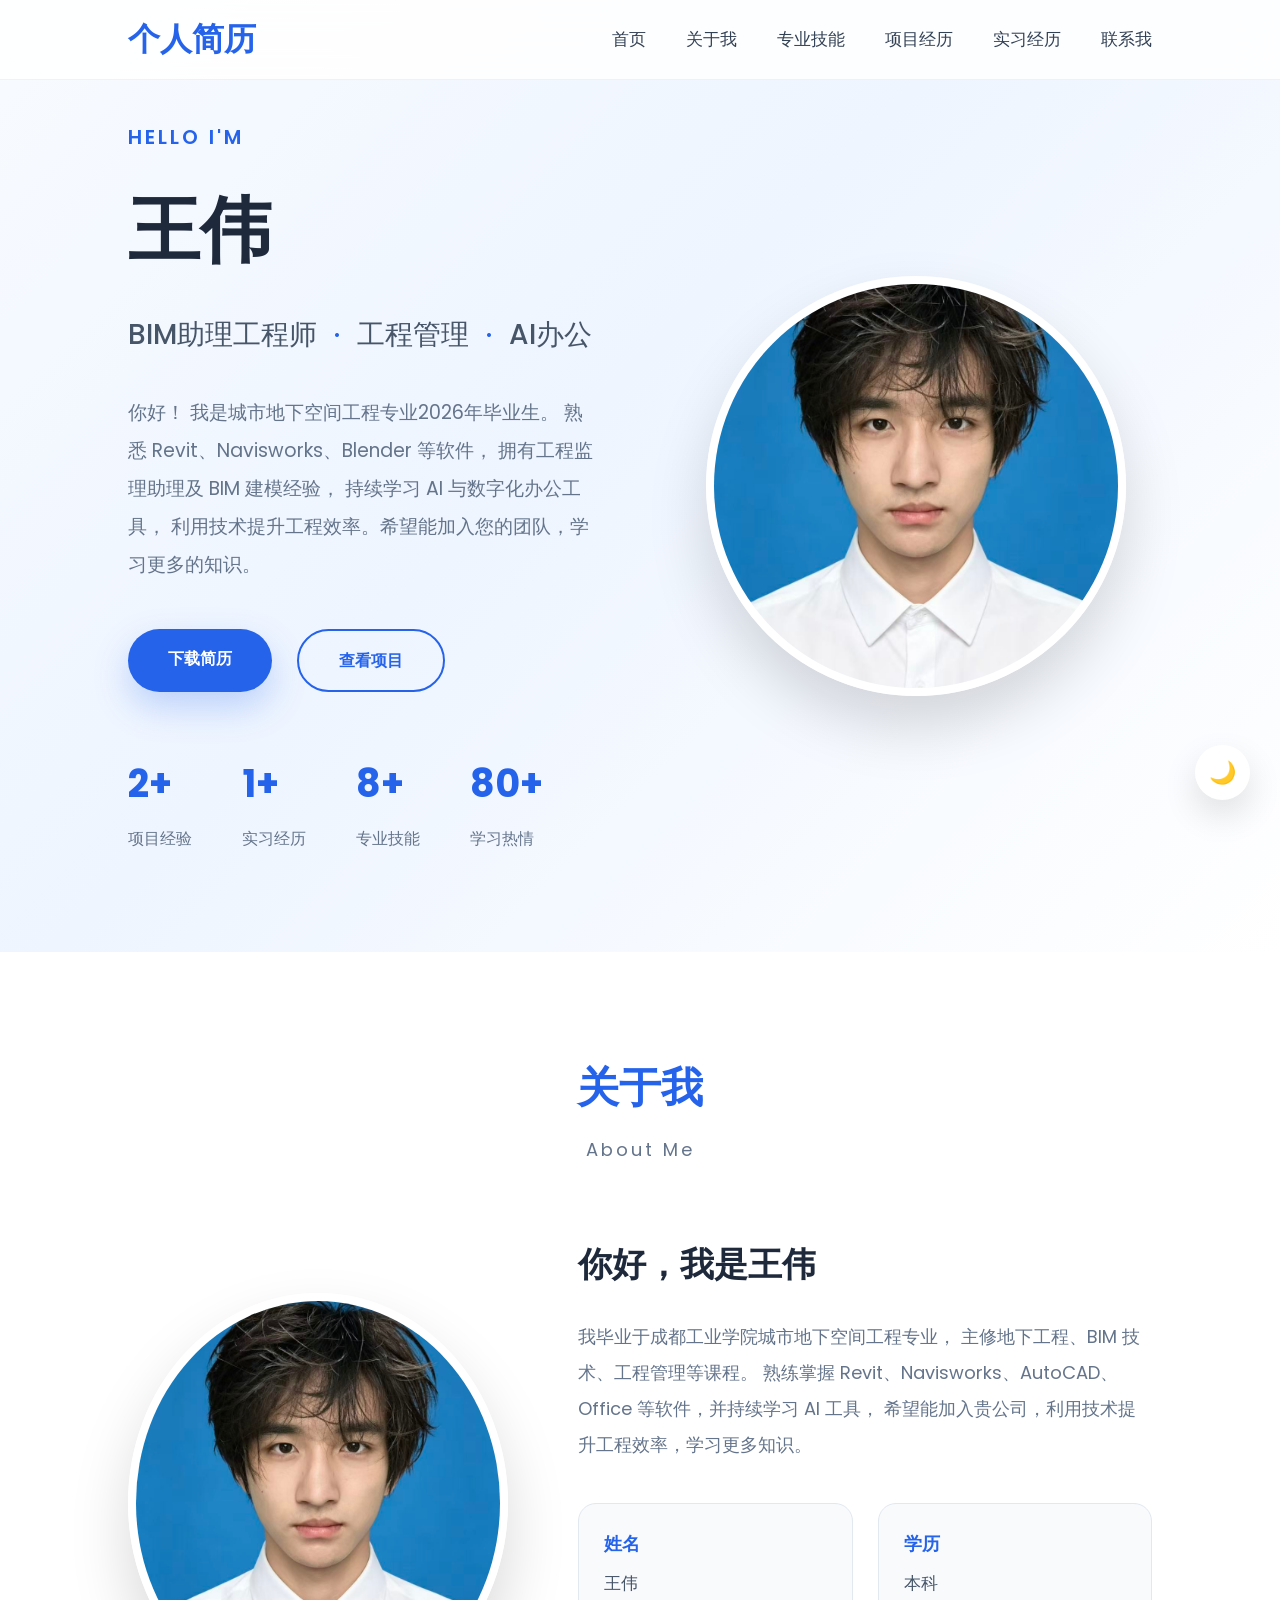
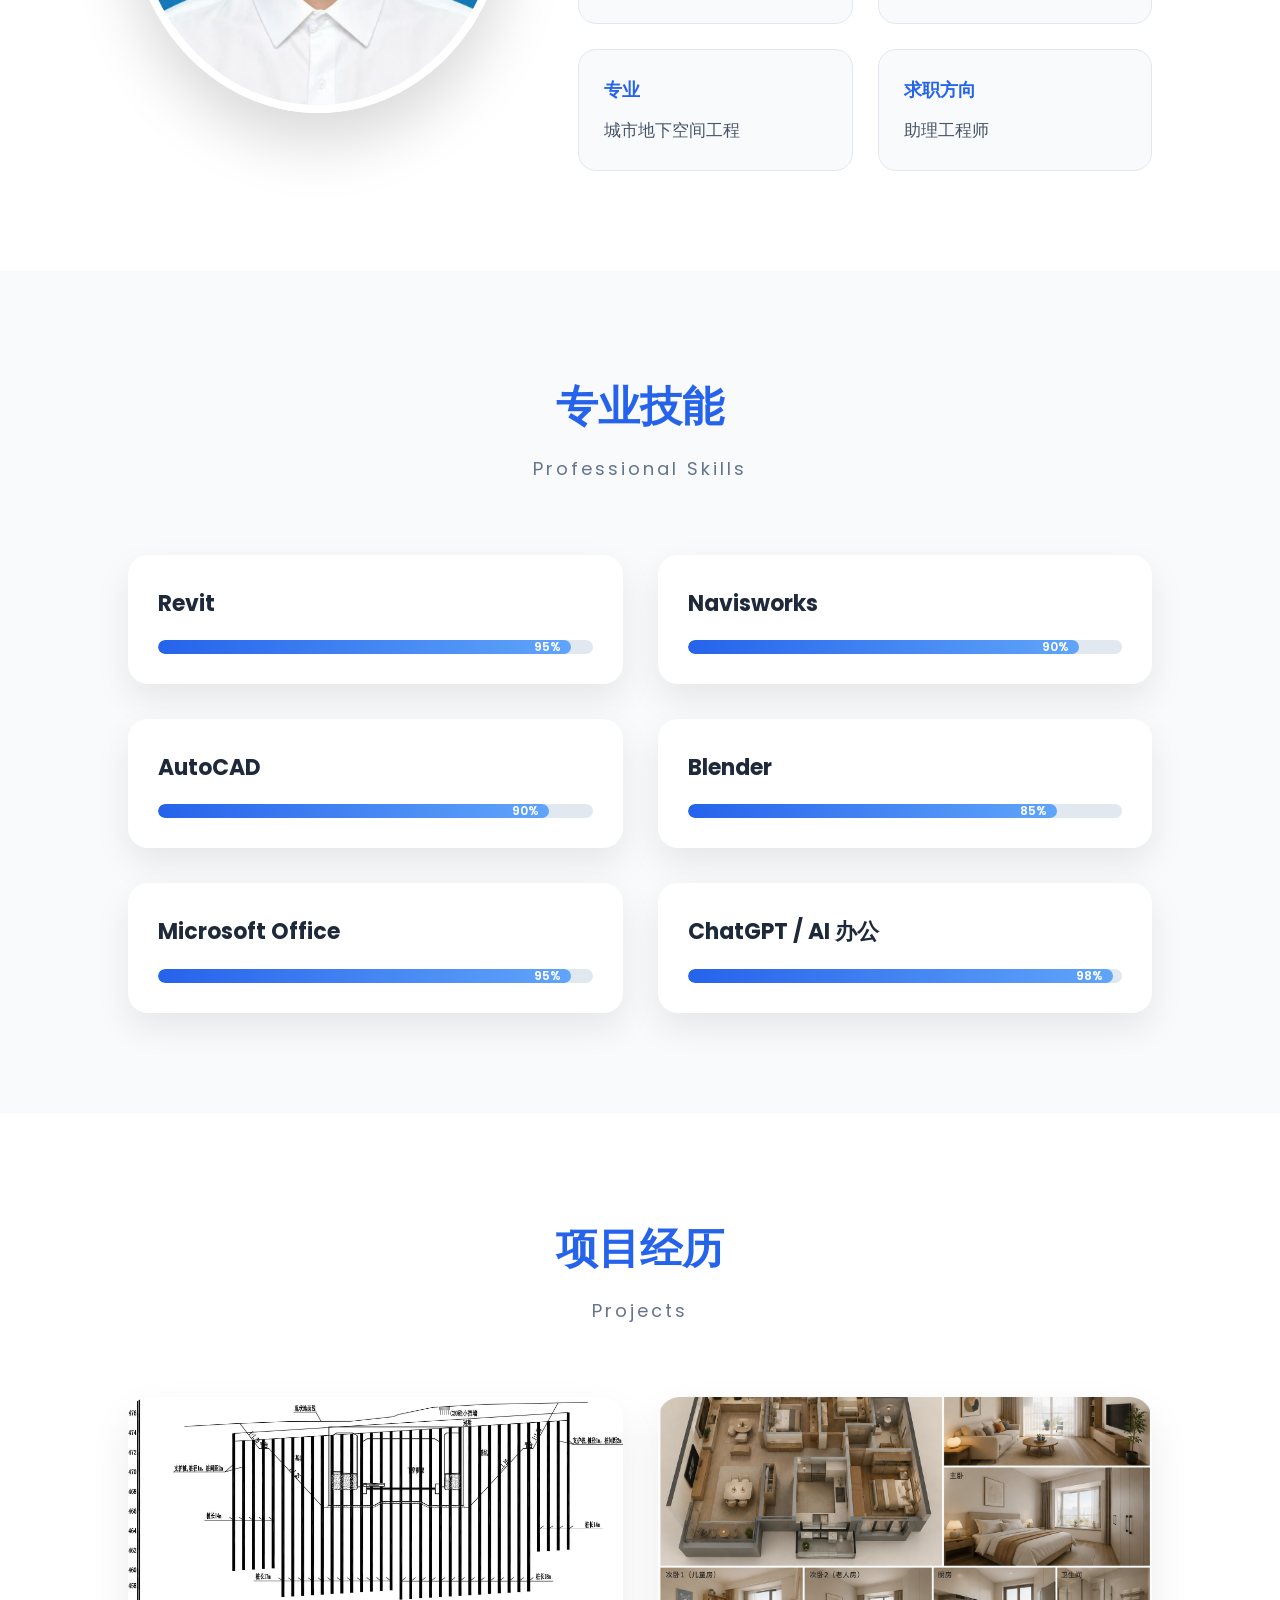
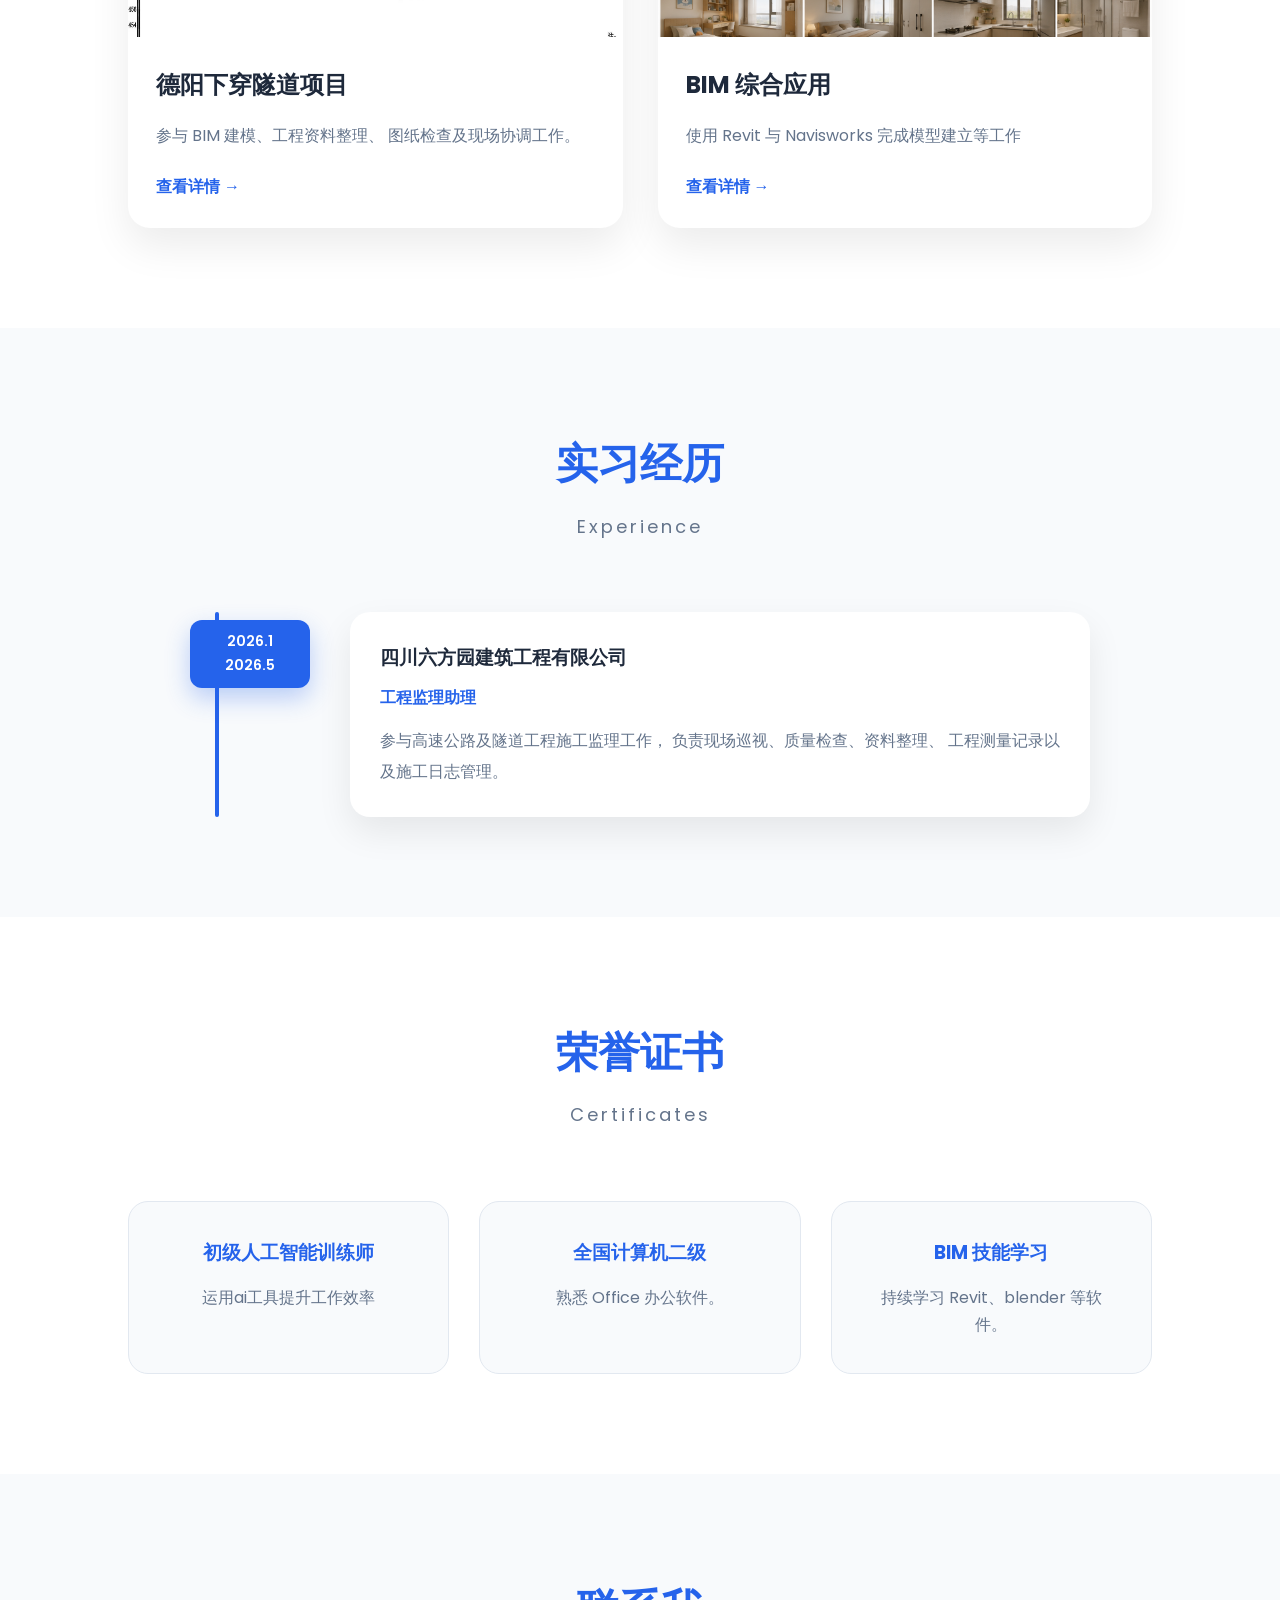
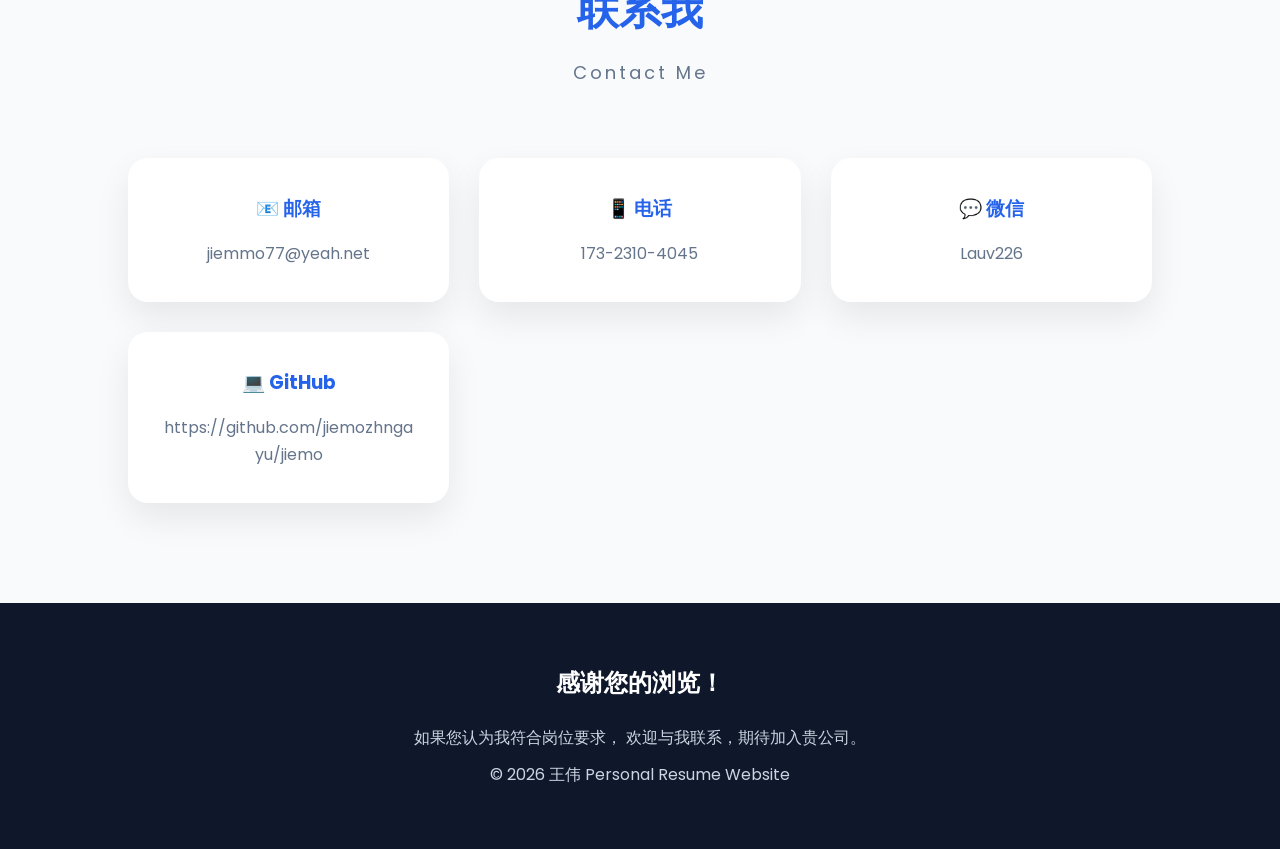
==== commit ae5b7d61: "Update index.html" ====
--- a/index.html
+++ b/index.html
@@ -586,9 +586,9 @@
 
         <div class="certificate-card">
 
-            <h3>英语阅读能力</h3>
-
-            <p>具备良好的英文阅读能力。</p>
+            <h3>初级人工智能训练师</h3>
+
+            <p>运用ai工具提升工作效率</p>
 
         </div>
 
